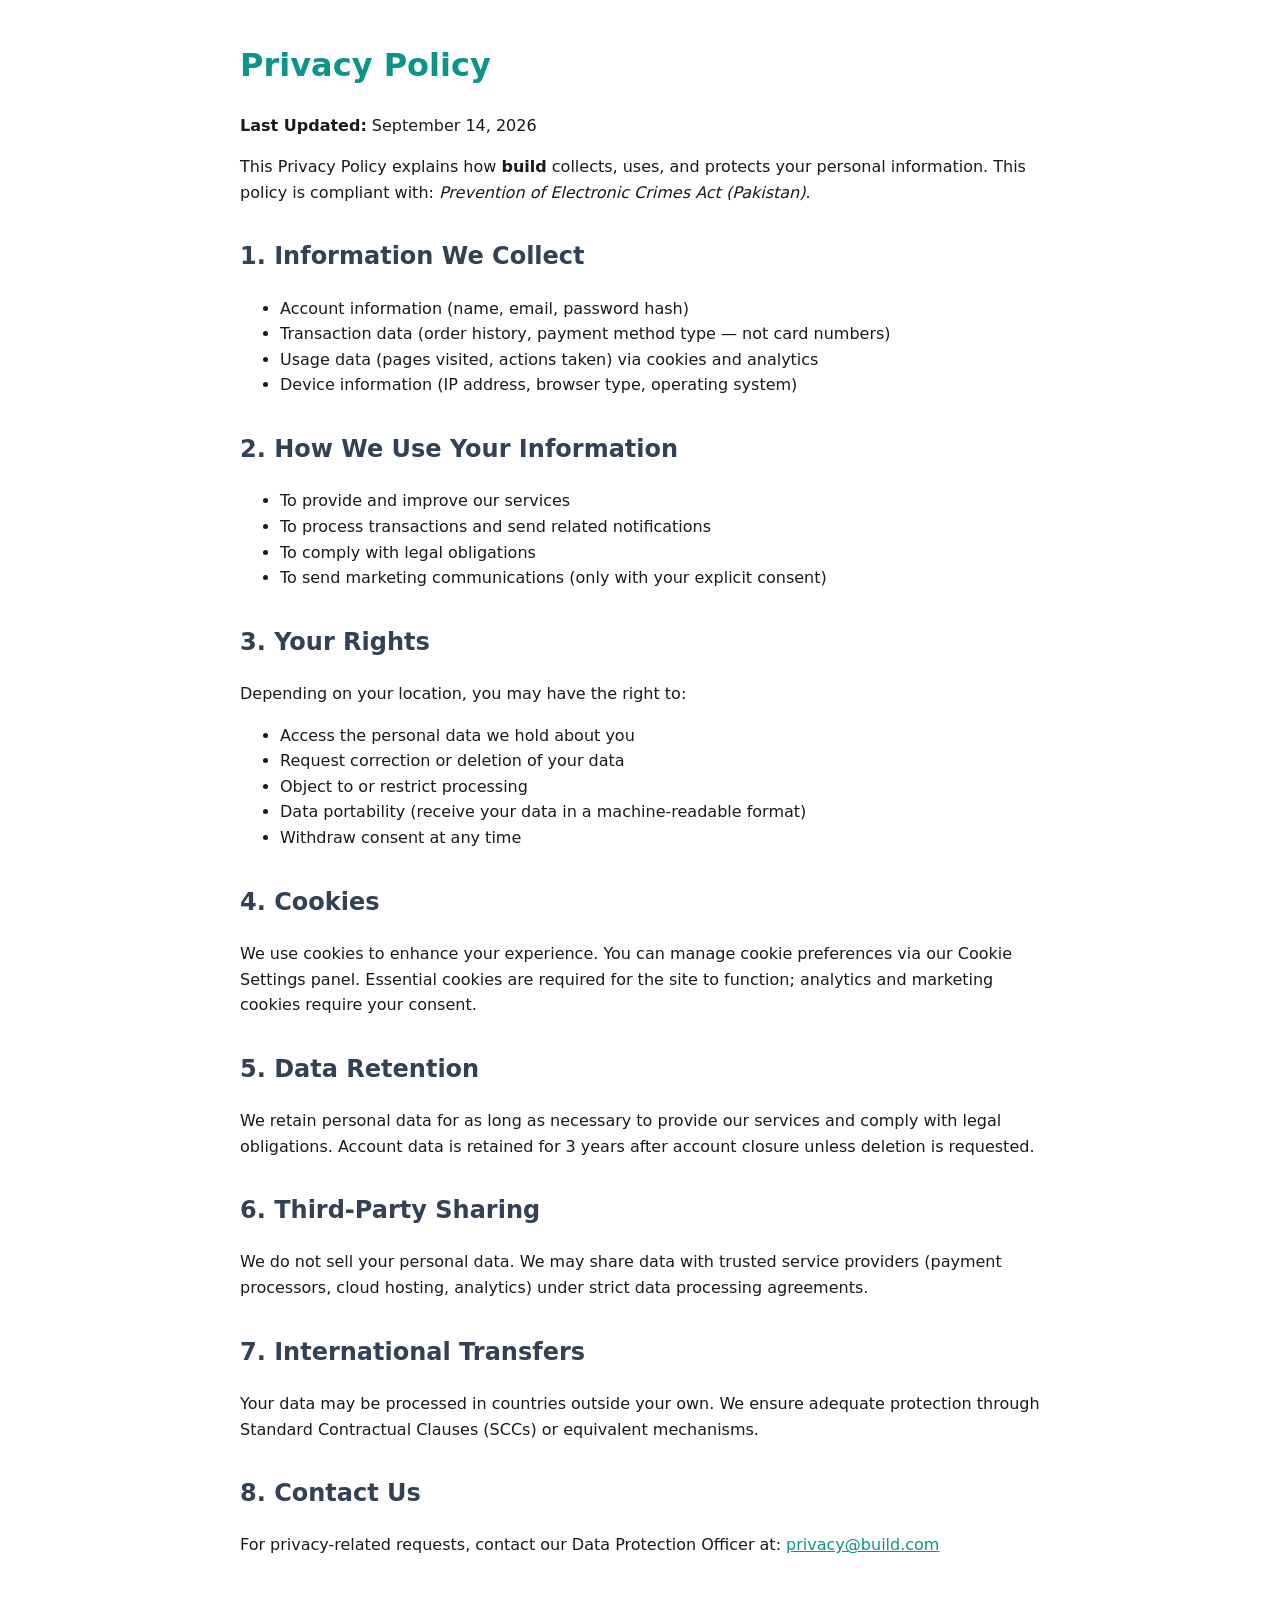
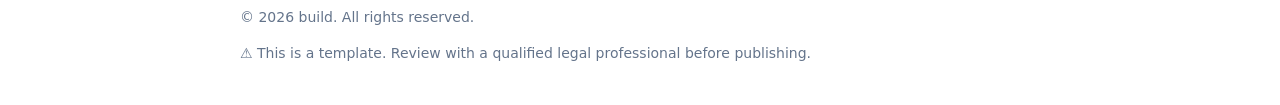
==== privacy-policy.html @ 406108f7 "chore: deploy full app — build" ====
<!DOCTYPE html>
<html lang="en">
<head>
  <meta charset="UTF-8" />
  <meta name="viewport" content="width=device-width, initial-scale=1.0" />
  <title>Privacy Policy — build</title>
  <style>
    body { font-family: system-ui, sans-serif; max-width: 800px; margin: 40px auto; padding: 0 20px; line-height: 1.6; color: #1a1a1a; }
    h1 { color: #0d9488; } h2 { color: #334155; margin-top: 2rem; }
    a { color: #0d9488; } footer { margin-top: 3rem; color: #64748b; font-size: 0.875rem; }
  </style>
</head>
<body>
  <h1>Privacy Policy</h1>
  <p><strong>Last Updated:</strong> September 14, 2026</p>
  <p>This Privacy Policy explains how <strong>build</strong> collects, uses, and protects your personal information.
     This policy is compliant with: <em>Prevention of Electronic Crimes Act (Pakistan)</em>.</p>

  <h2>1. Information We Collect</h2>
  <ul>
    <li>Account information (name, email, password hash)</li>
    <li>Transaction data (order history, payment method type — not card numbers)</li>
    <li>Usage data (pages visited, actions taken) via cookies and analytics</li>
    <li>Device information (IP address, browser type, operating system)</li>
  </ul>

  <h2>2. How We Use Your Information</h2>
  <ul>
    <li>To provide and improve our services</li>
    <li>To process transactions and send related notifications</li>
    <li>To comply with legal obligations</li>
    <li>To send marketing communications (only with your explicit consent)</li>
  </ul>

  <h2>3. Your Rights</h2>
  <p>Depending on your location, you may have the right to:</p>
  <ul>
    <li>Access the personal data we hold about you</li>
    <li>Request correction or deletion of your data</li>
    <li>Object to or restrict processing</li>
    <li>Data portability (receive your data in a machine-readable format)</li>
    <li>Withdraw consent at any time</li>
  </ul>

  <h2>4. Cookies</h2>
  <p>We use cookies to enhance your experience. You can manage cookie preferences via our Cookie Settings panel.
     Essential cookies are required for the site to function; analytics and marketing cookies require your consent.</p>

  <h2>5. Data Retention</h2>
  <p>We retain personal data for as long as necessary to provide our services and comply with legal obligations.
     Account data is retained for 3 years after account closure unless deletion is requested.</p>

  <h2>6. Third-Party Sharing</h2>
  <p>We do not sell your personal data. We may share data with trusted service providers
     (payment processors, cloud hosting, analytics) under strict data processing agreements.</p>

  <h2>7. International Transfers</h2>
  <p>Your data may be processed in countries outside your own. We ensure adequate protection
     through Standard Contractual Clauses (SCCs) or equivalent mechanisms.</p>

  <h2>8. Contact Us</h2>
  <p>For privacy-related requests, contact our Data Protection Officer at:
     <a href="mailto:privacy@build.com">
       privacy@build.com
     </a>
  </p>

  <footer>
    <p>© 2026 build. All rights reserved.</p>
    <p>⚠️ This is a template. Review with a qualified legal professional before publishing.</p>
  </footer>
</body>
</html>
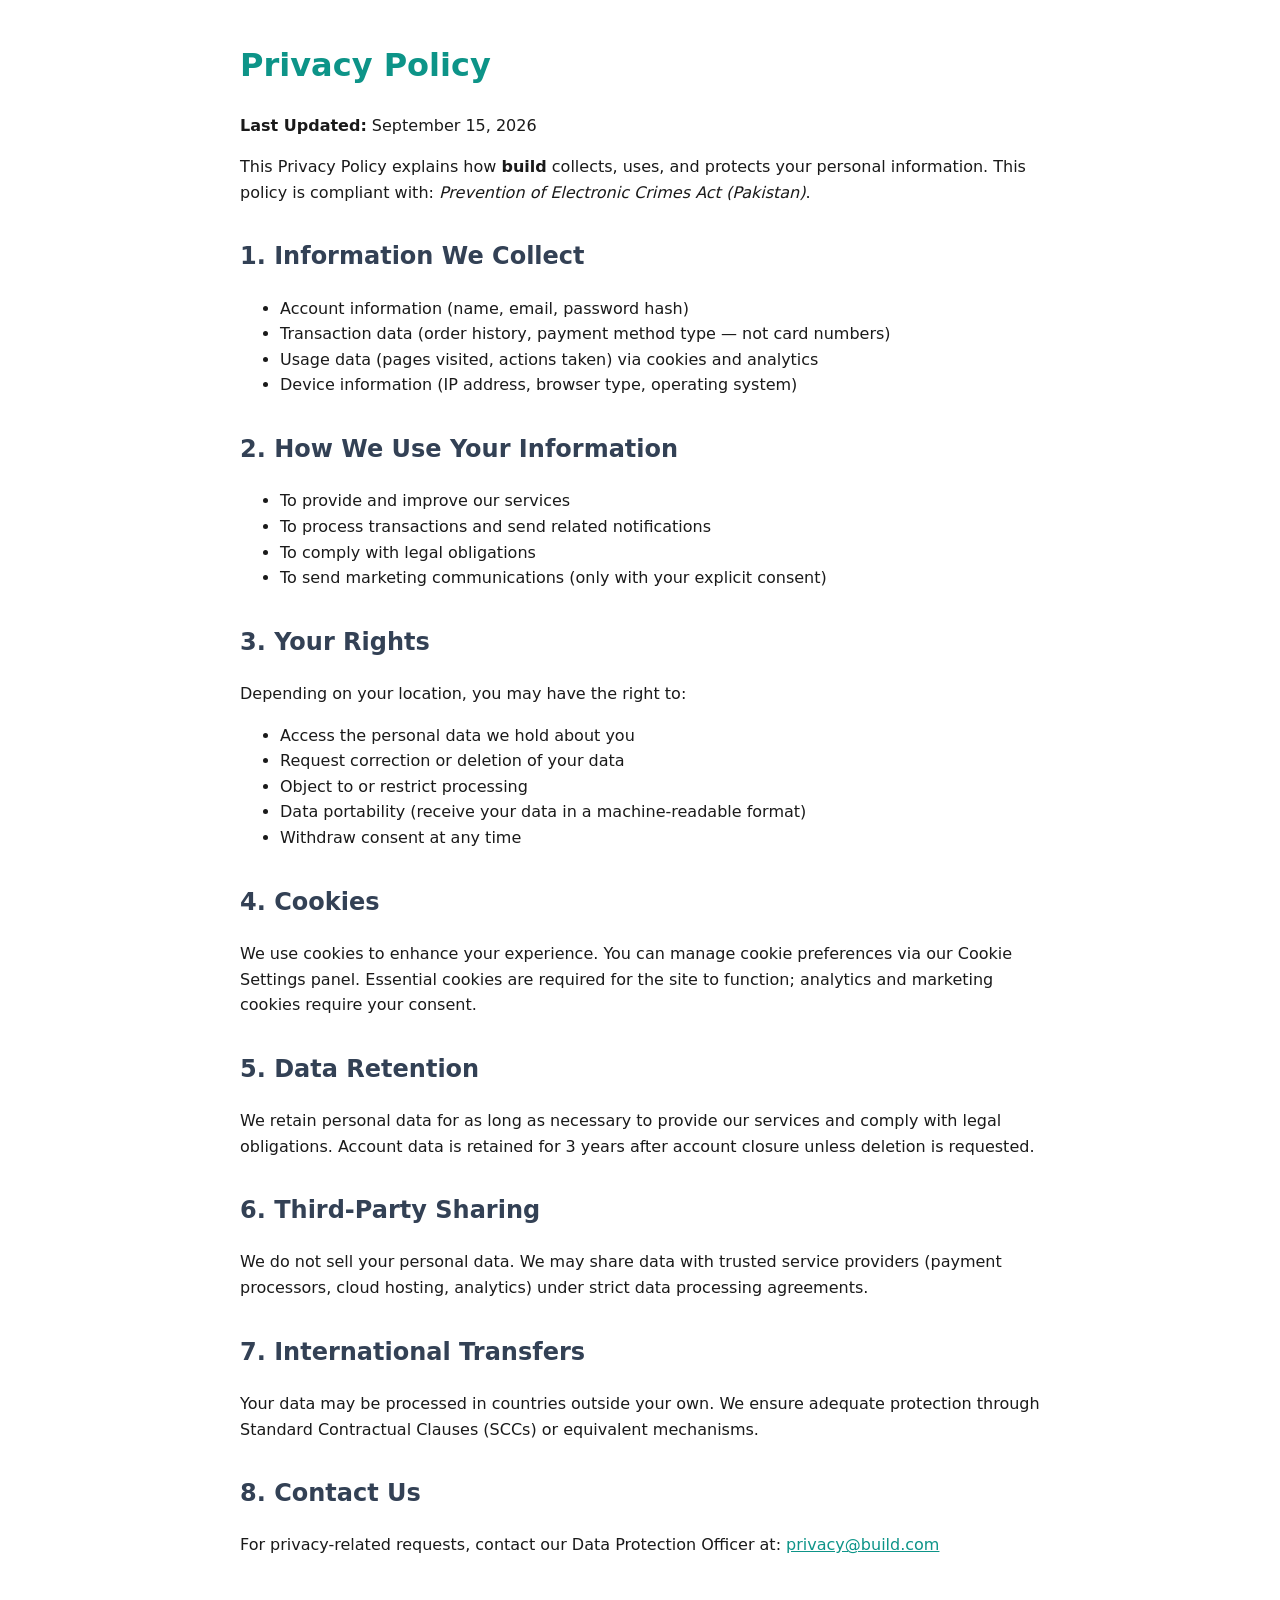
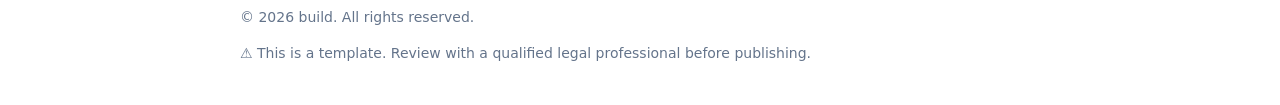
==== commit 124d3f8c: "chore: deploy full app — build" ====
--- a/privacy-policy.html
+++ b/privacy-policy.html
@@ -12,7 +12,7 @@
 </head>
 <body>
   <h1>Privacy Policy</h1>
-  <p><strong>Last Updated:</strong> September 14, 2026</p>
+  <p><strong>Last Updated:</strong> September 15, 2026</p>
   <p>This Privacy Policy explains how <strong>build</strong> collects, uses, and protects your personal information.
      This policy is compliant with: <em>Prevention of Electronic Crimes Act (Pakistan)</em>.</p>
 
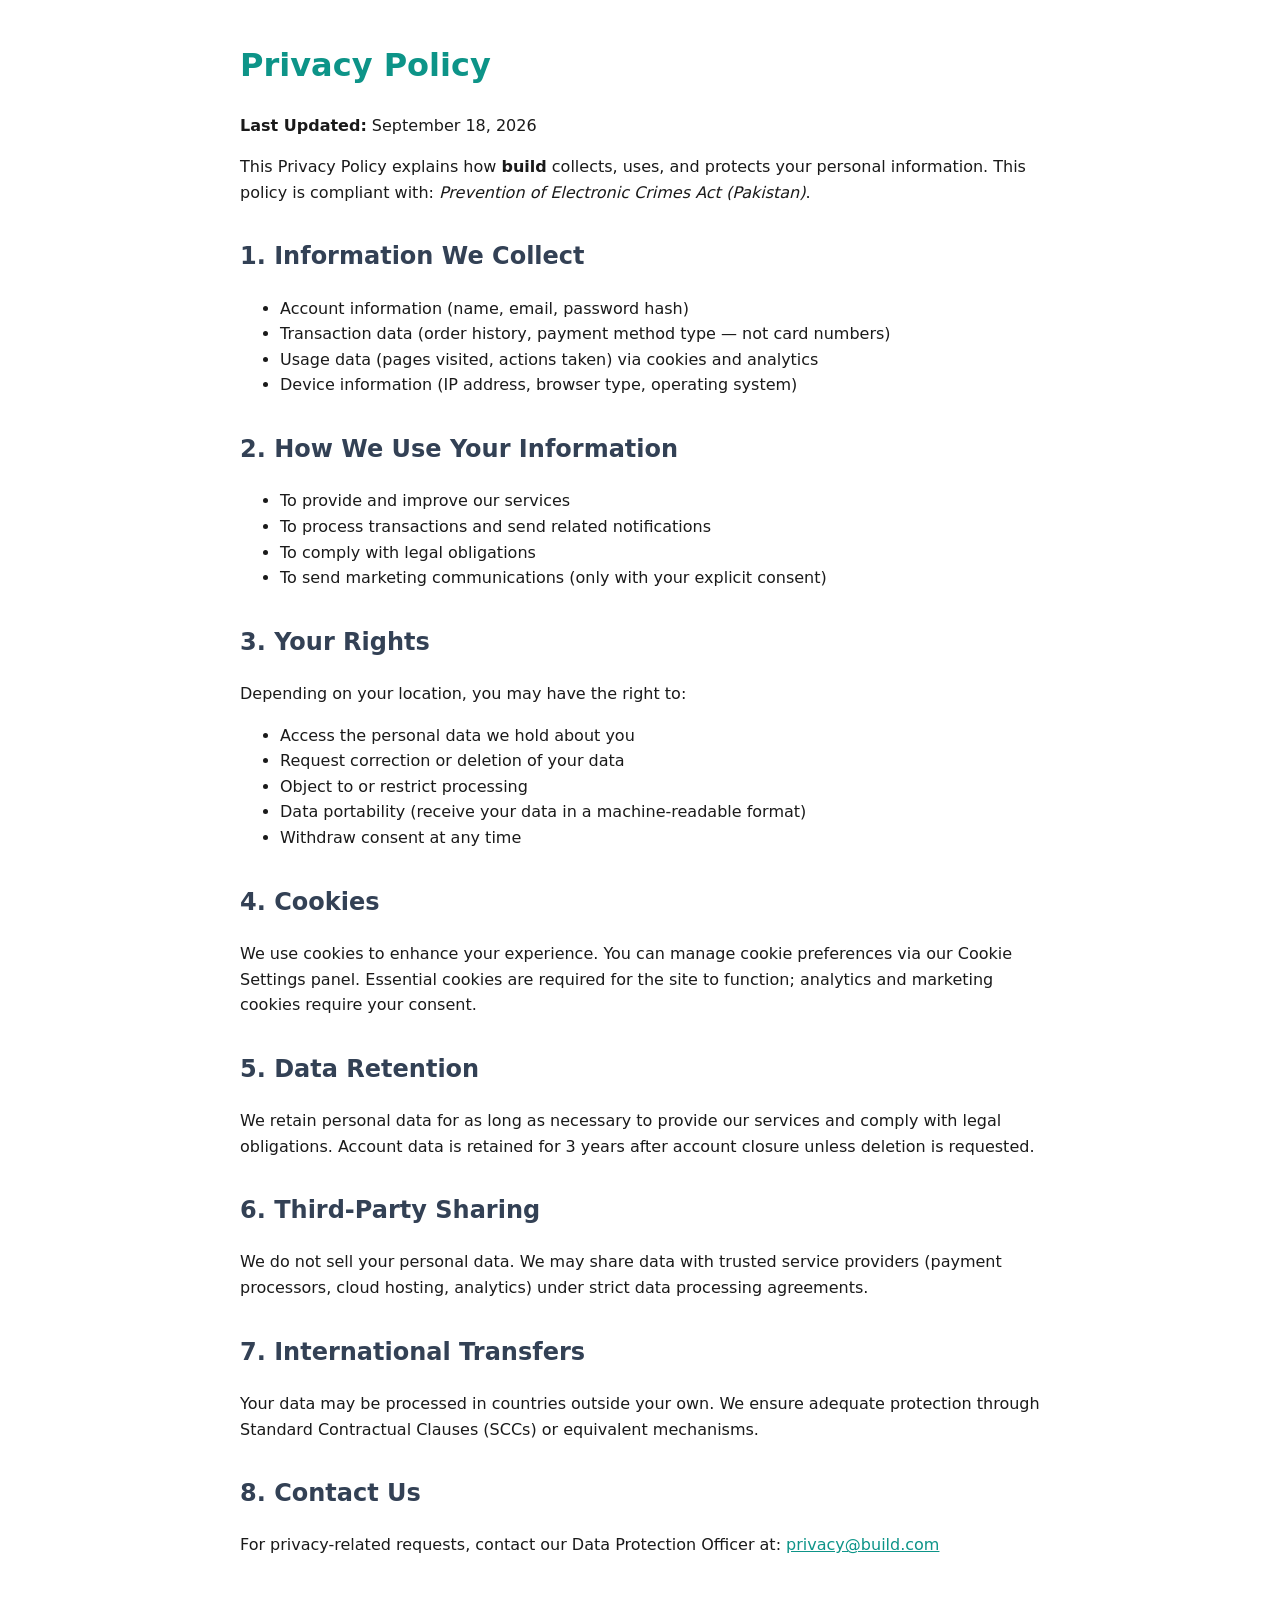
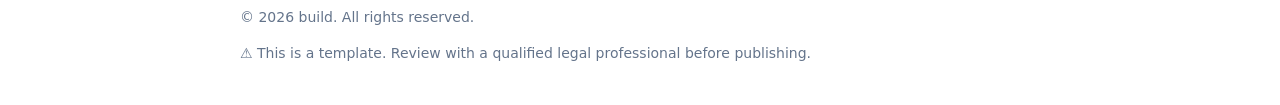
==== commit 6c558beb: "chore: deploy full app — build" ====
--- a/privacy-policy.html
+++ b/privacy-policy.html
@@ -12,7 +12,7 @@
 </head>
 <body>
   <h1>Privacy Policy</h1>
-  <p><strong>Last Updated:</strong> September 15, 2026</p>
+  <p><strong>Last Updated:</strong> September 18, 2026</p>
   <p>This Privacy Policy explains how <strong>build</strong> collects, uses, and protects your personal information.
      This policy is compliant with: <em>Prevention of Electronic Crimes Act (Pakistan)</em>.</p>
 
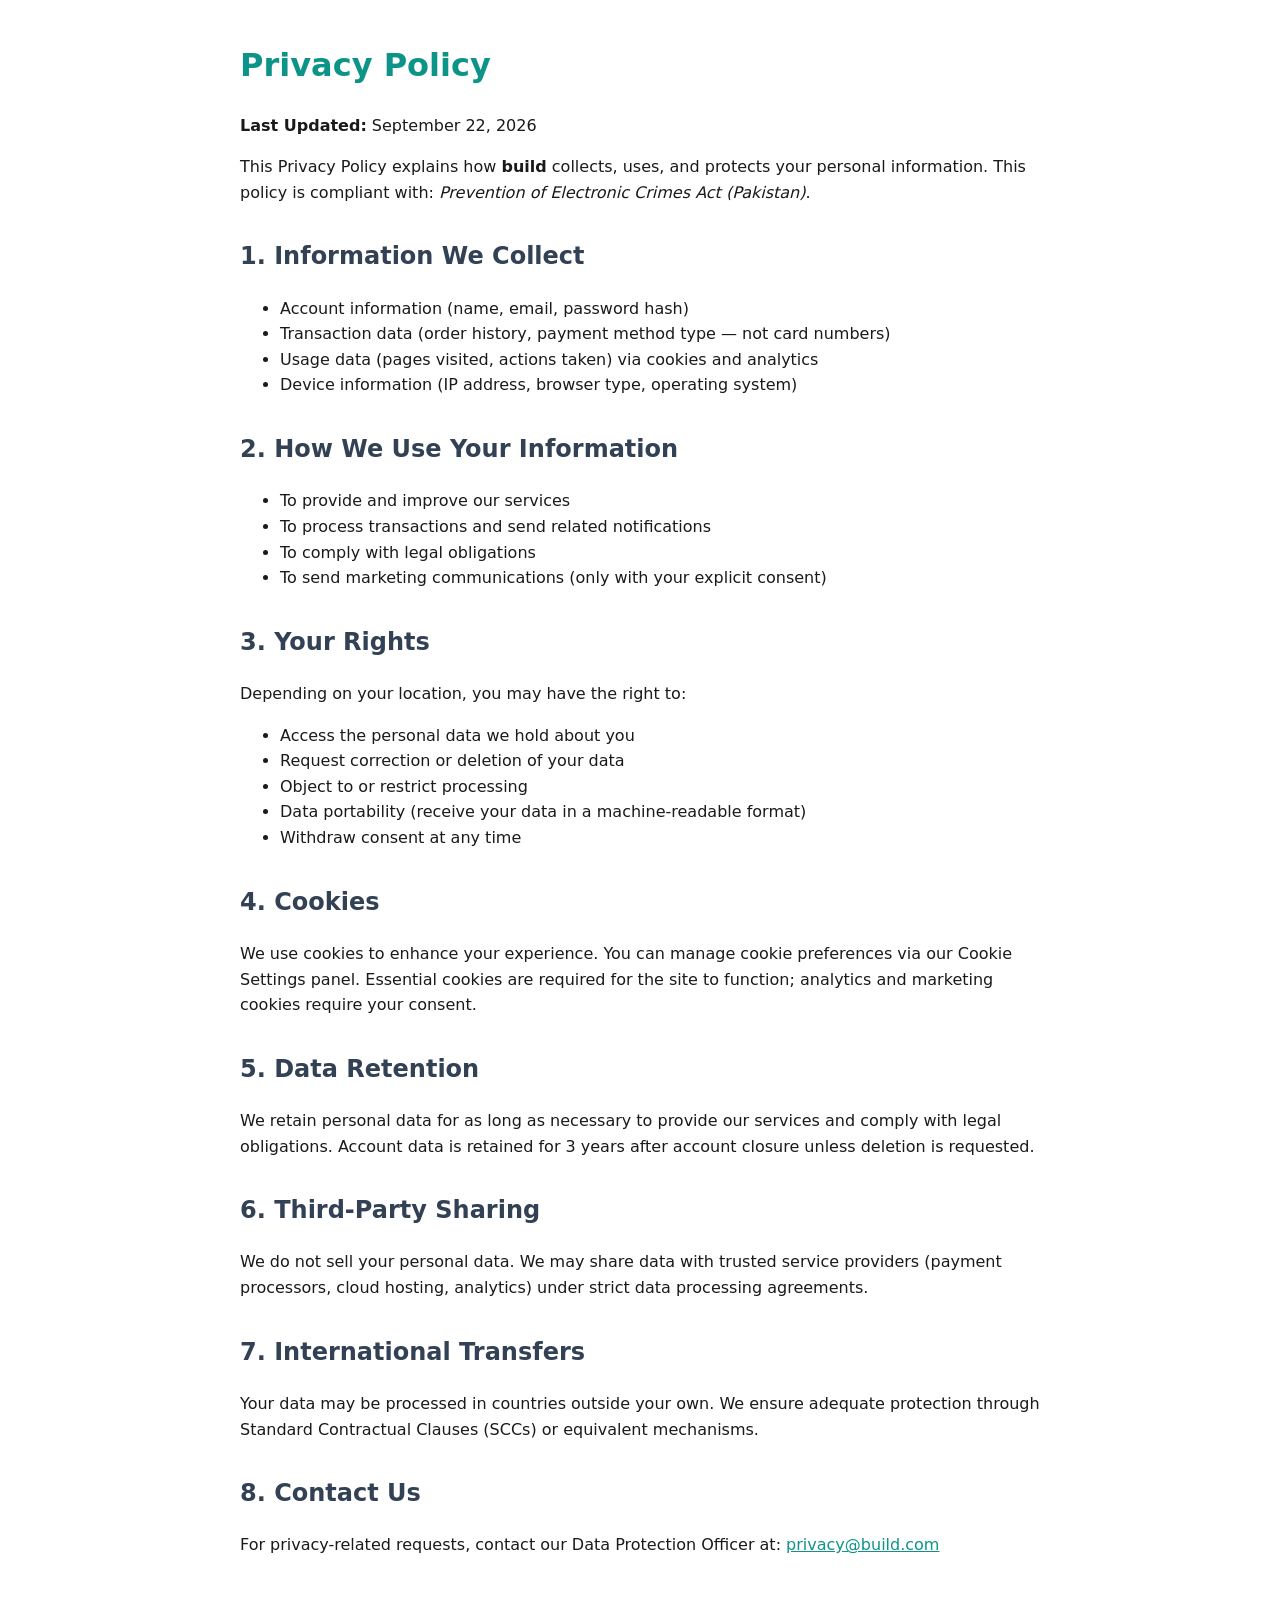
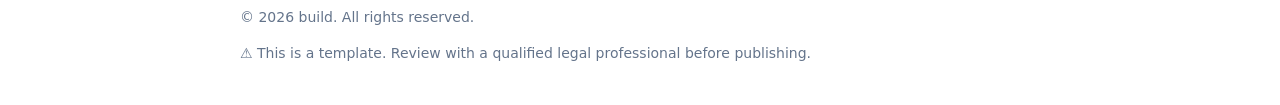
==== commit e85f5258: "chore: deploy full app — build" ====
--- a/privacy-policy.html
+++ b/privacy-policy.html
@@ -12,7 +12,7 @@
 </head>
 <body>
   <h1>Privacy Policy</h1>
-  <p><strong>Last Updated:</strong> September 18, 2026</p>
+  <p><strong>Last Updated:</strong> September 22, 2026</p>
   <p>This Privacy Policy explains how <strong>build</strong> collects, uses, and protects your personal information.
      This policy is compliant with: <em>Prevention of Electronic Crimes Act (Pakistan)</em>.</p>
 
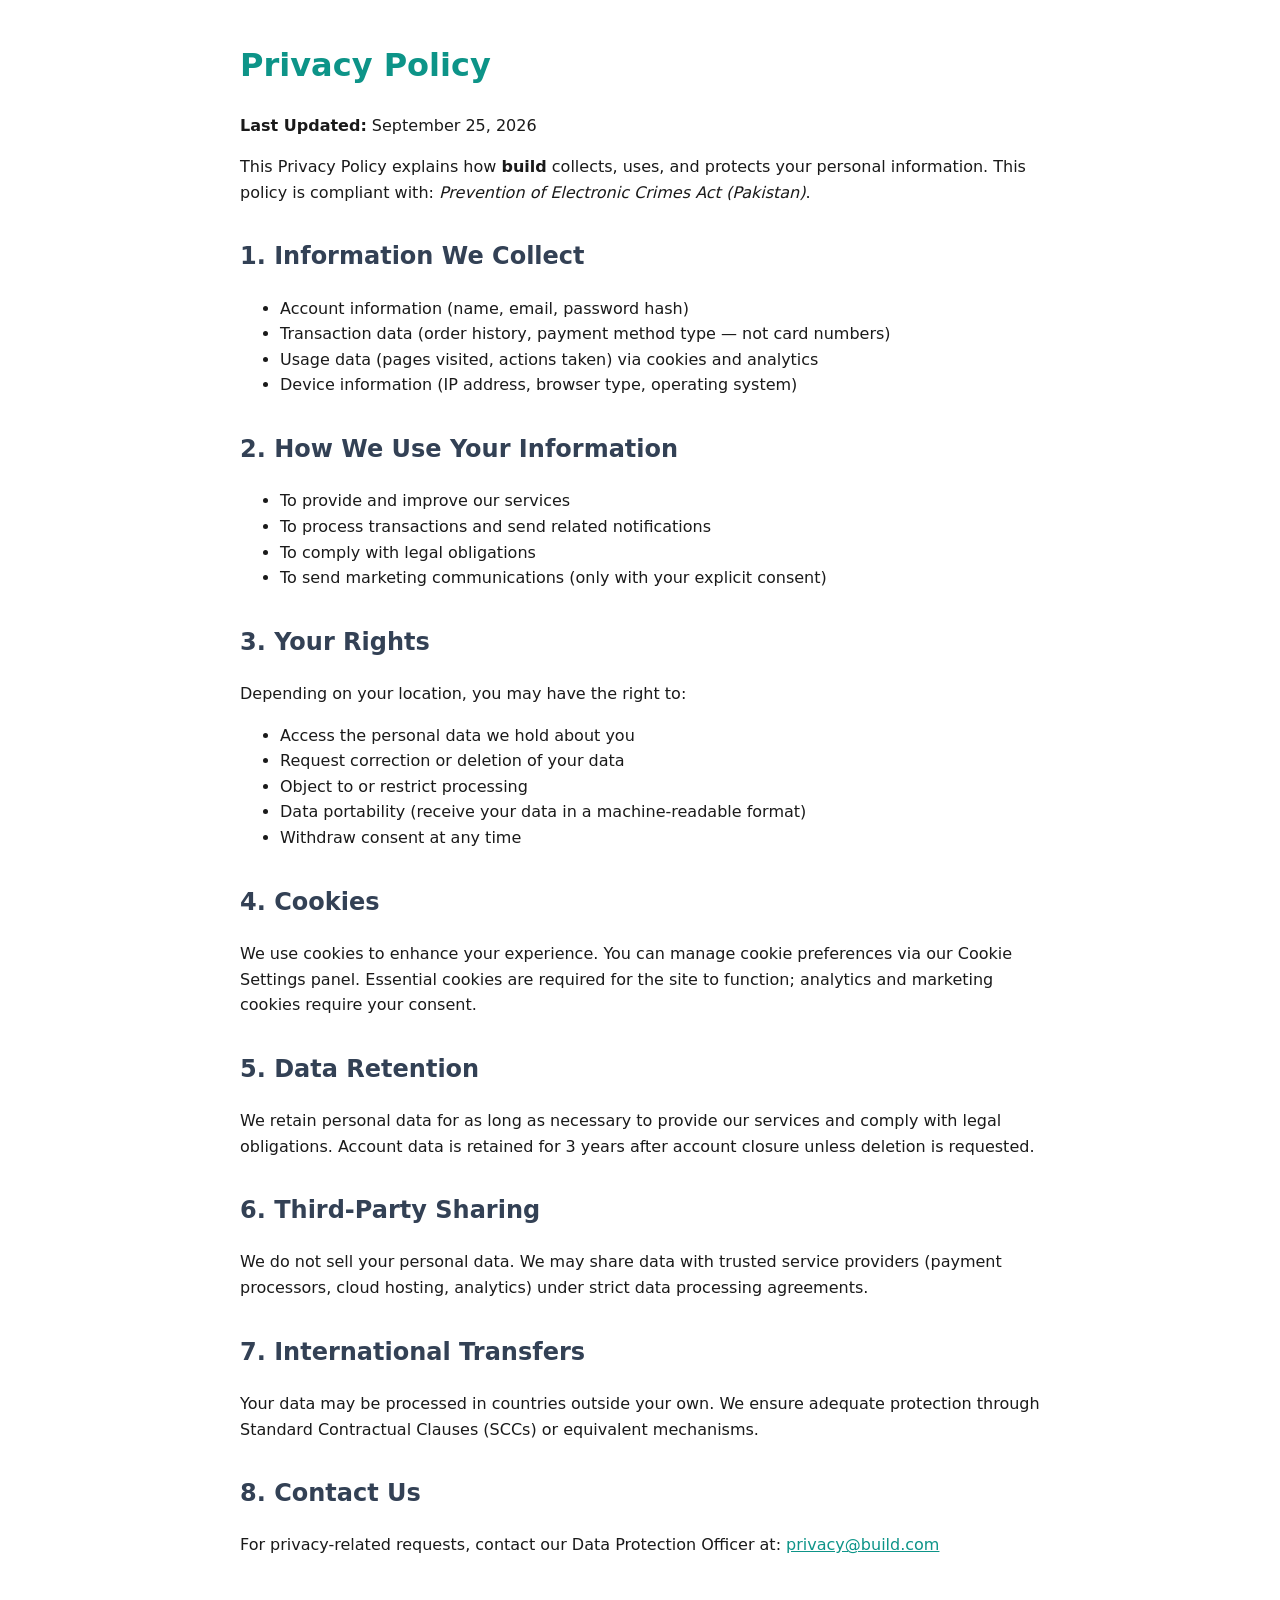
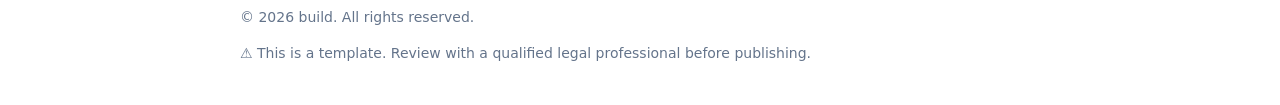
==== commit f8348c3b: "chore: deploy full app — build" ====
--- a/privacy-policy.html
+++ b/privacy-policy.html
@@ -12,7 +12,7 @@
 </head>
 <body>
   <h1>Privacy Policy</h1>
-  <p><strong>Last Updated:</strong> September 22, 2026</p>
+  <p><strong>Last Updated:</strong> September 25, 2026</p>
   <p>This Privacy Policy explains how <strong>build</strong> collects, uses, and protects your personal information.
      This policy is compliant with: <em>Prevention of Electronic Crimes Act (Pakistan)</em>.</p>
 
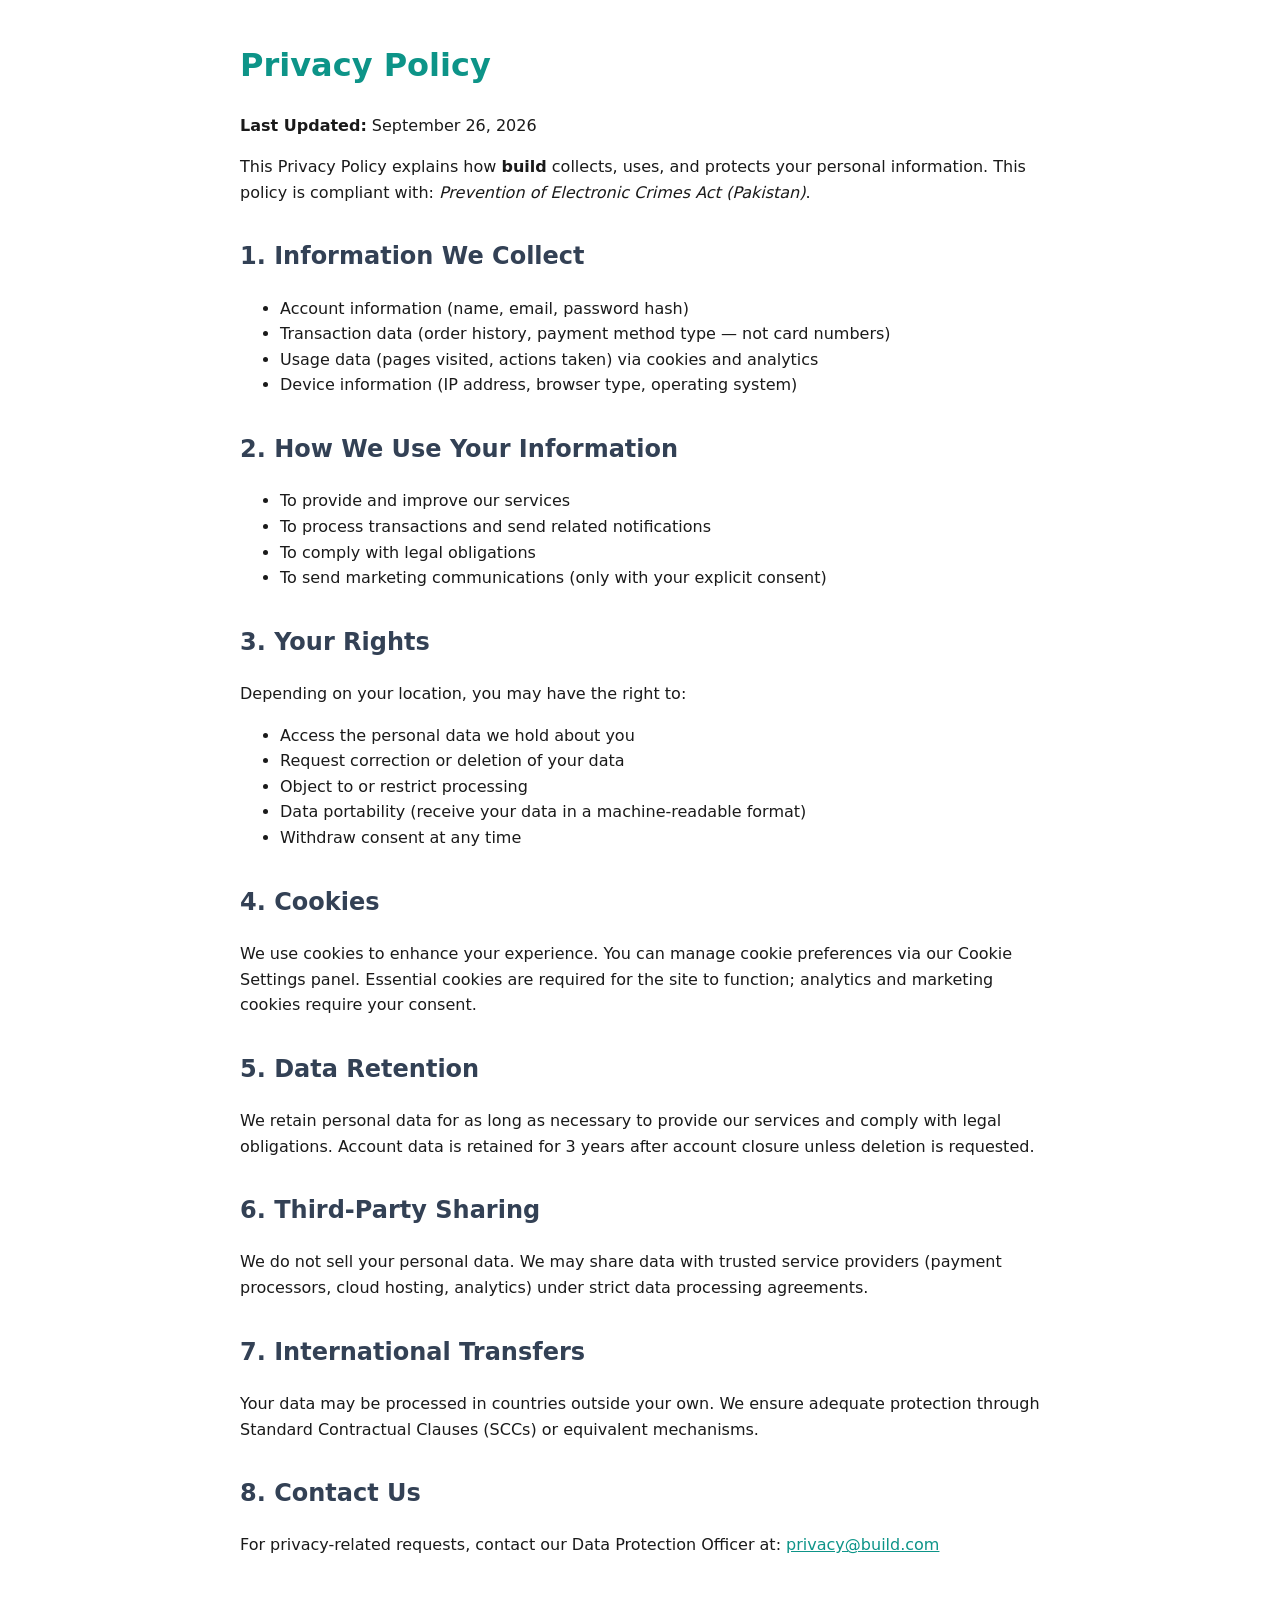
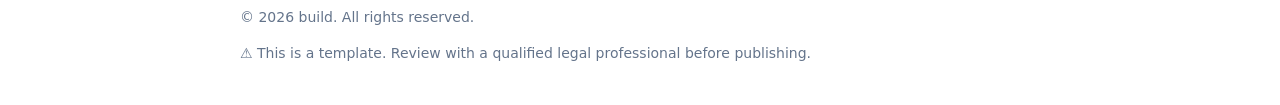
==== commit 68940d43: "chore: deploy full app — build" ====
--- a/privacy-policy.html
+++ b/privacy-policy.html
@@ -12,7 +12,7 @@
 </head>
 <body>
   <h1>Privacy Policy</h1>
-  <p><strong>Last Updated:</strong> September 25, 2026</p>
+  <p><strong>Last Updated:</strong> September 26, 2026</p>
   <p>This Privacy Policy explains how <strong>build</strong> collects, uses, and protects your personal information.
      This policy is compliant with: <em>Prevention of Electronic Crimes Act (Pakistan)</em>.</p>
 
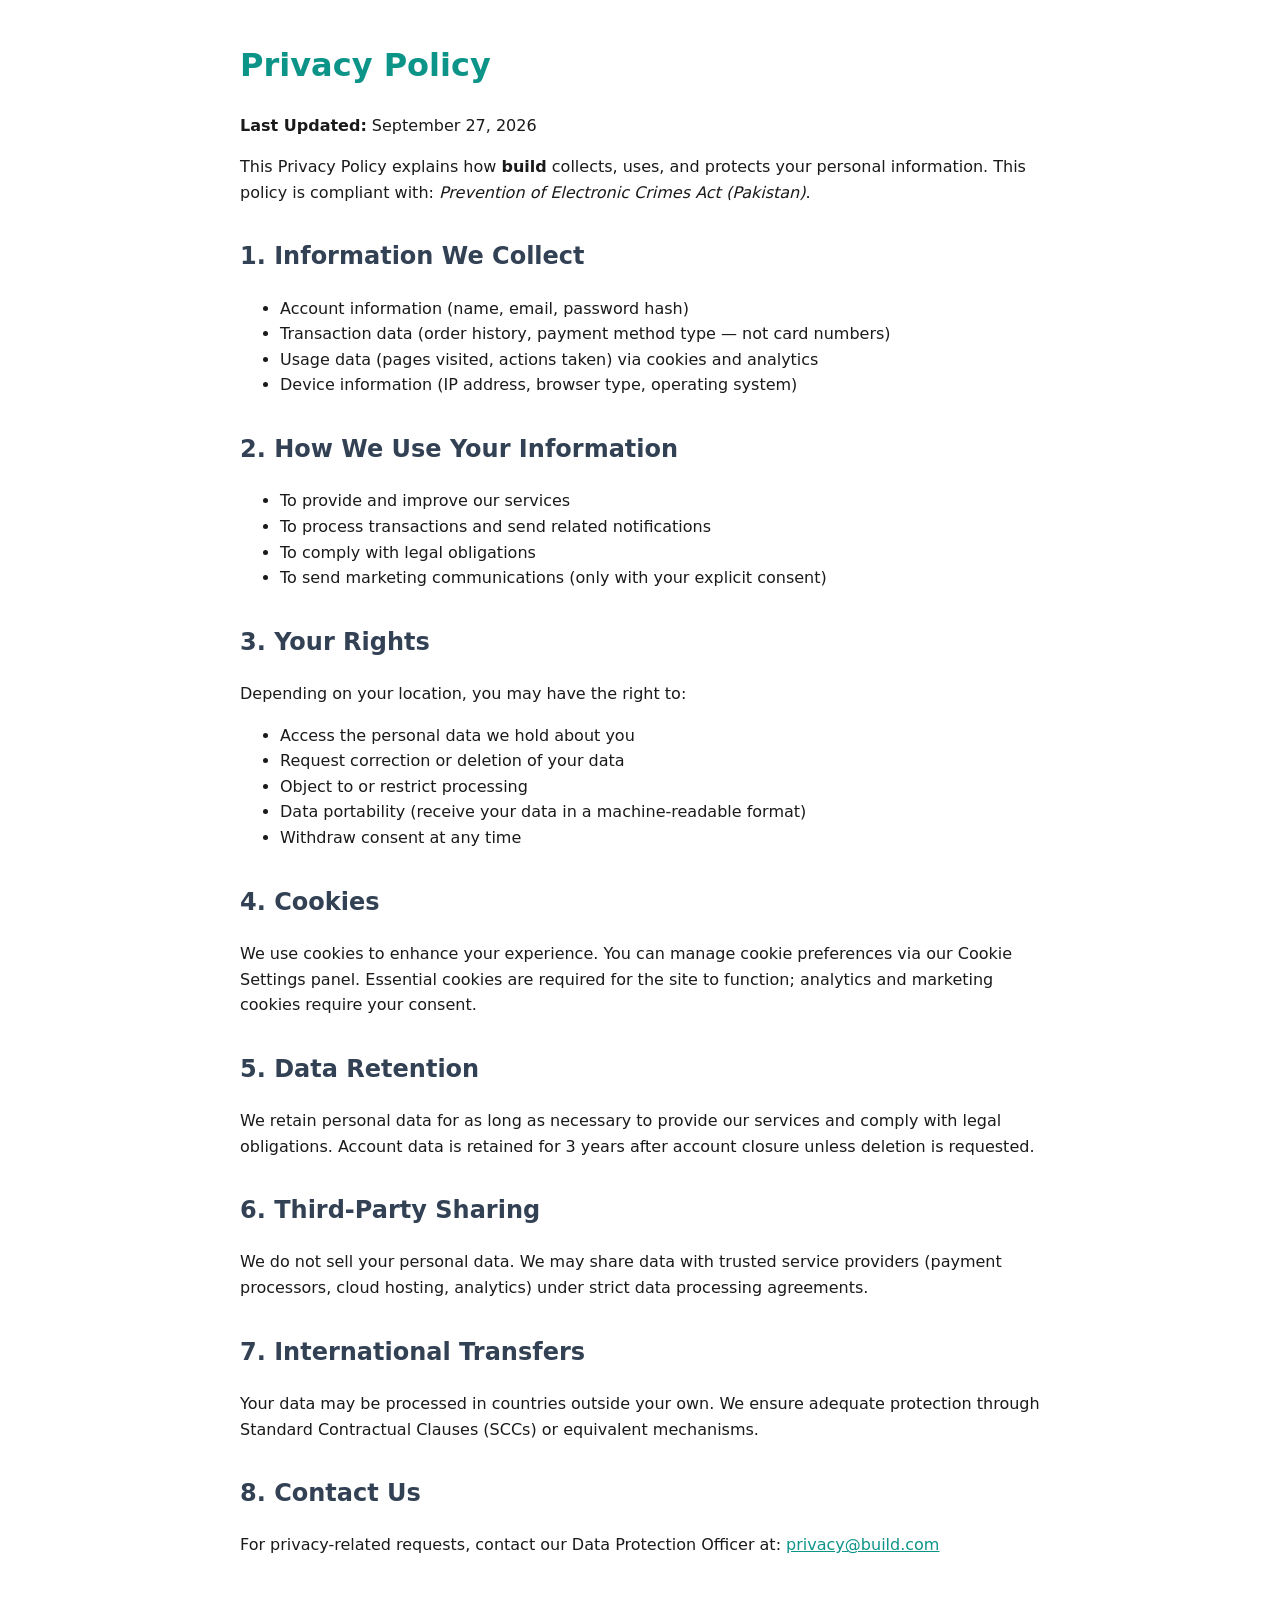
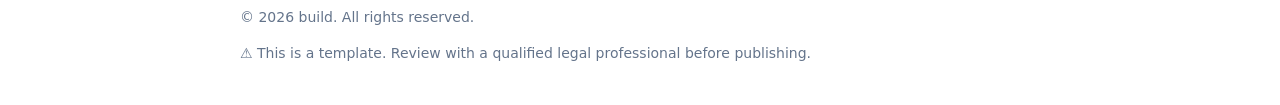
==== commit 0058ac95: "chore: deploy full app — build" ====
--- a/privacy-policy.html
+++ b/privacy-policy.html
@@ -12,7 +12,7 @@
 </head>
 <body>
   <h1>Privacy Policy</h1>
-  <p><strong>Last Updated:</strong> September 26, 2026</p>
+  <p><strong>Last Updated:</strong> September 27, 2026</p>
   <p>This Privacy Policy explains how <strong>build</strong> collects, uses, and protects your personal information.
      This policy is compliant with: <em>Prevention of Electronic Crimes Act (Pakistan)</em>.</p>
 
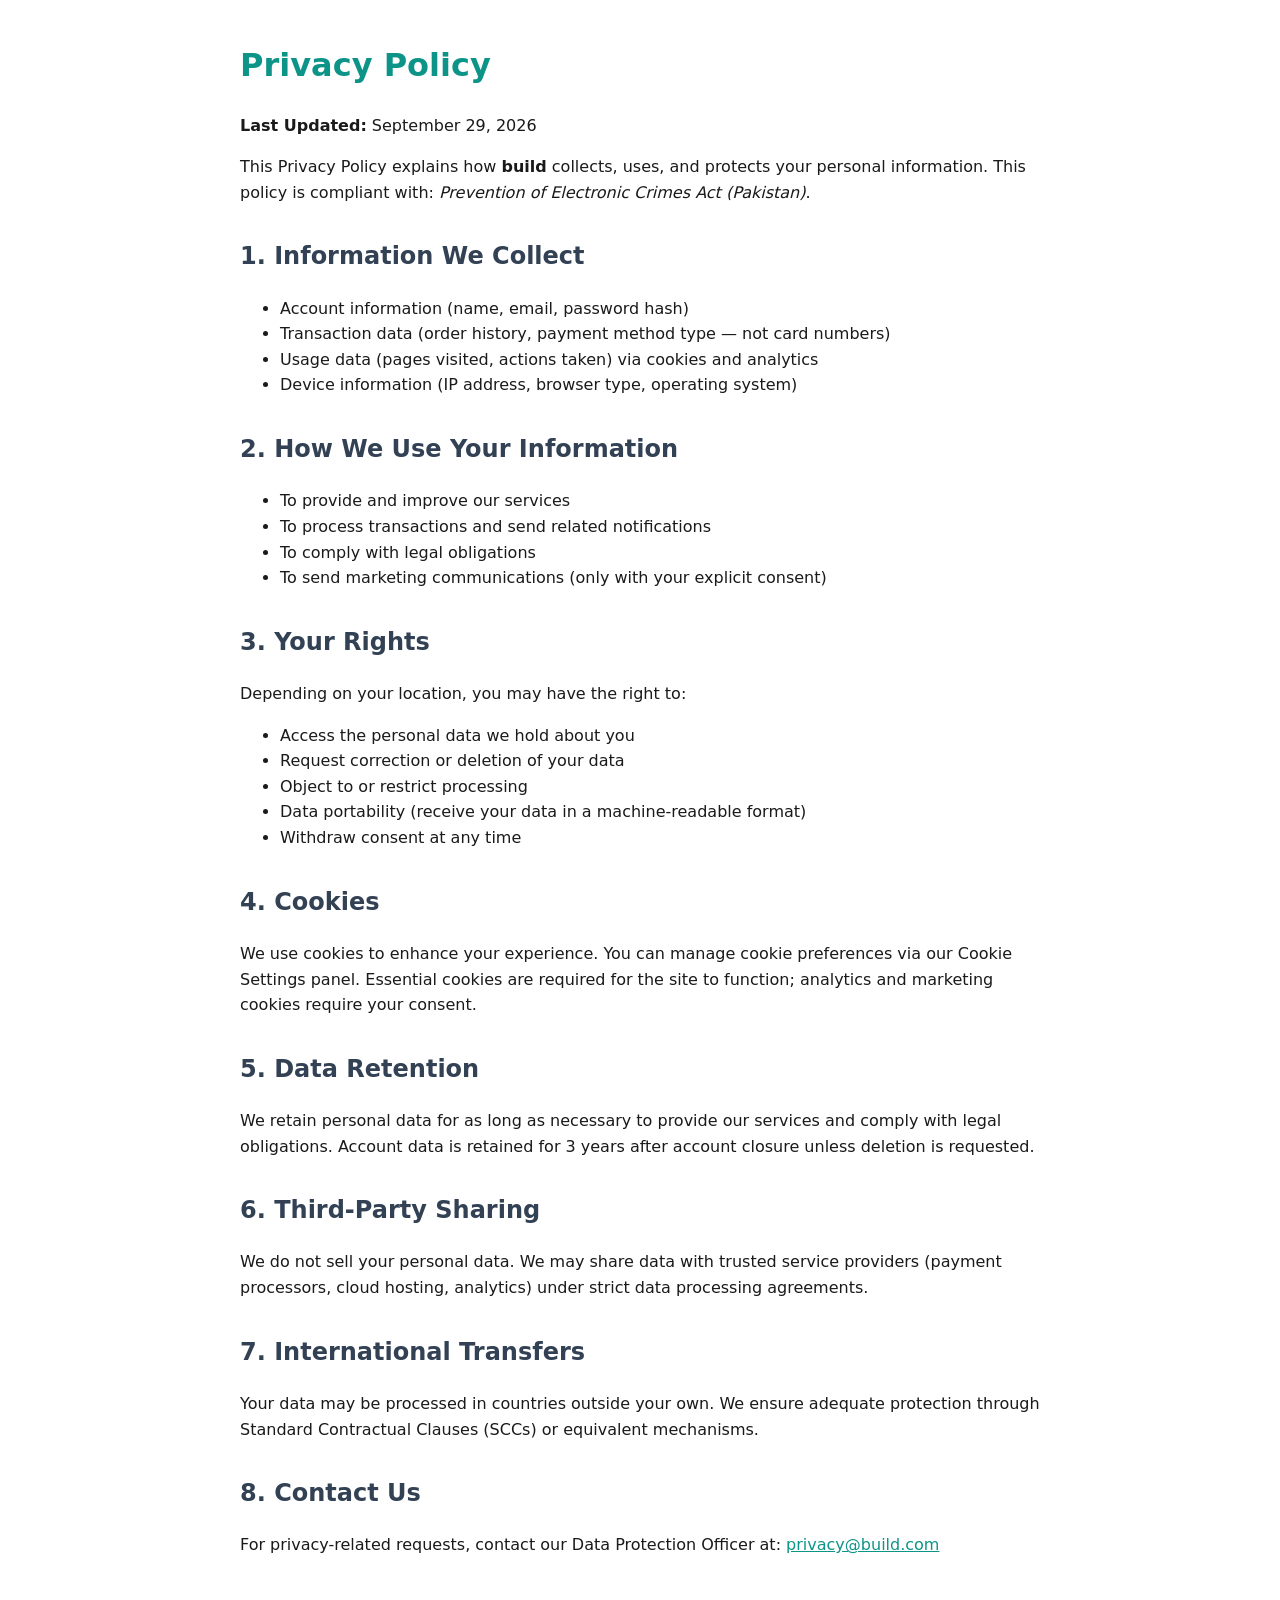
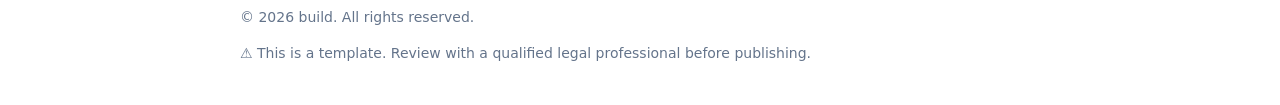
==== commit 29ac492d: "chore: deploy full app — build" ====
--- a/privacy-policy.html
+++ b/privacy-policy.html
@@ -12,7 +12,7 @@
 </head>
 <body>
   <h1>Privacy Policy</h1>
-  <p><strong>Last Updated:</strong> September 27, 2026</p>
+  <p><strong>Last Updated:</strong> September 29, 2026</p>
   <p>This Privacy Policy explains how <strong>build</strong> collects, uses, and protects your personal information.
      This policy is compliant with: <em>Prevention of Electronic Crimes Act (Pakistan)</em>.</p>
 
